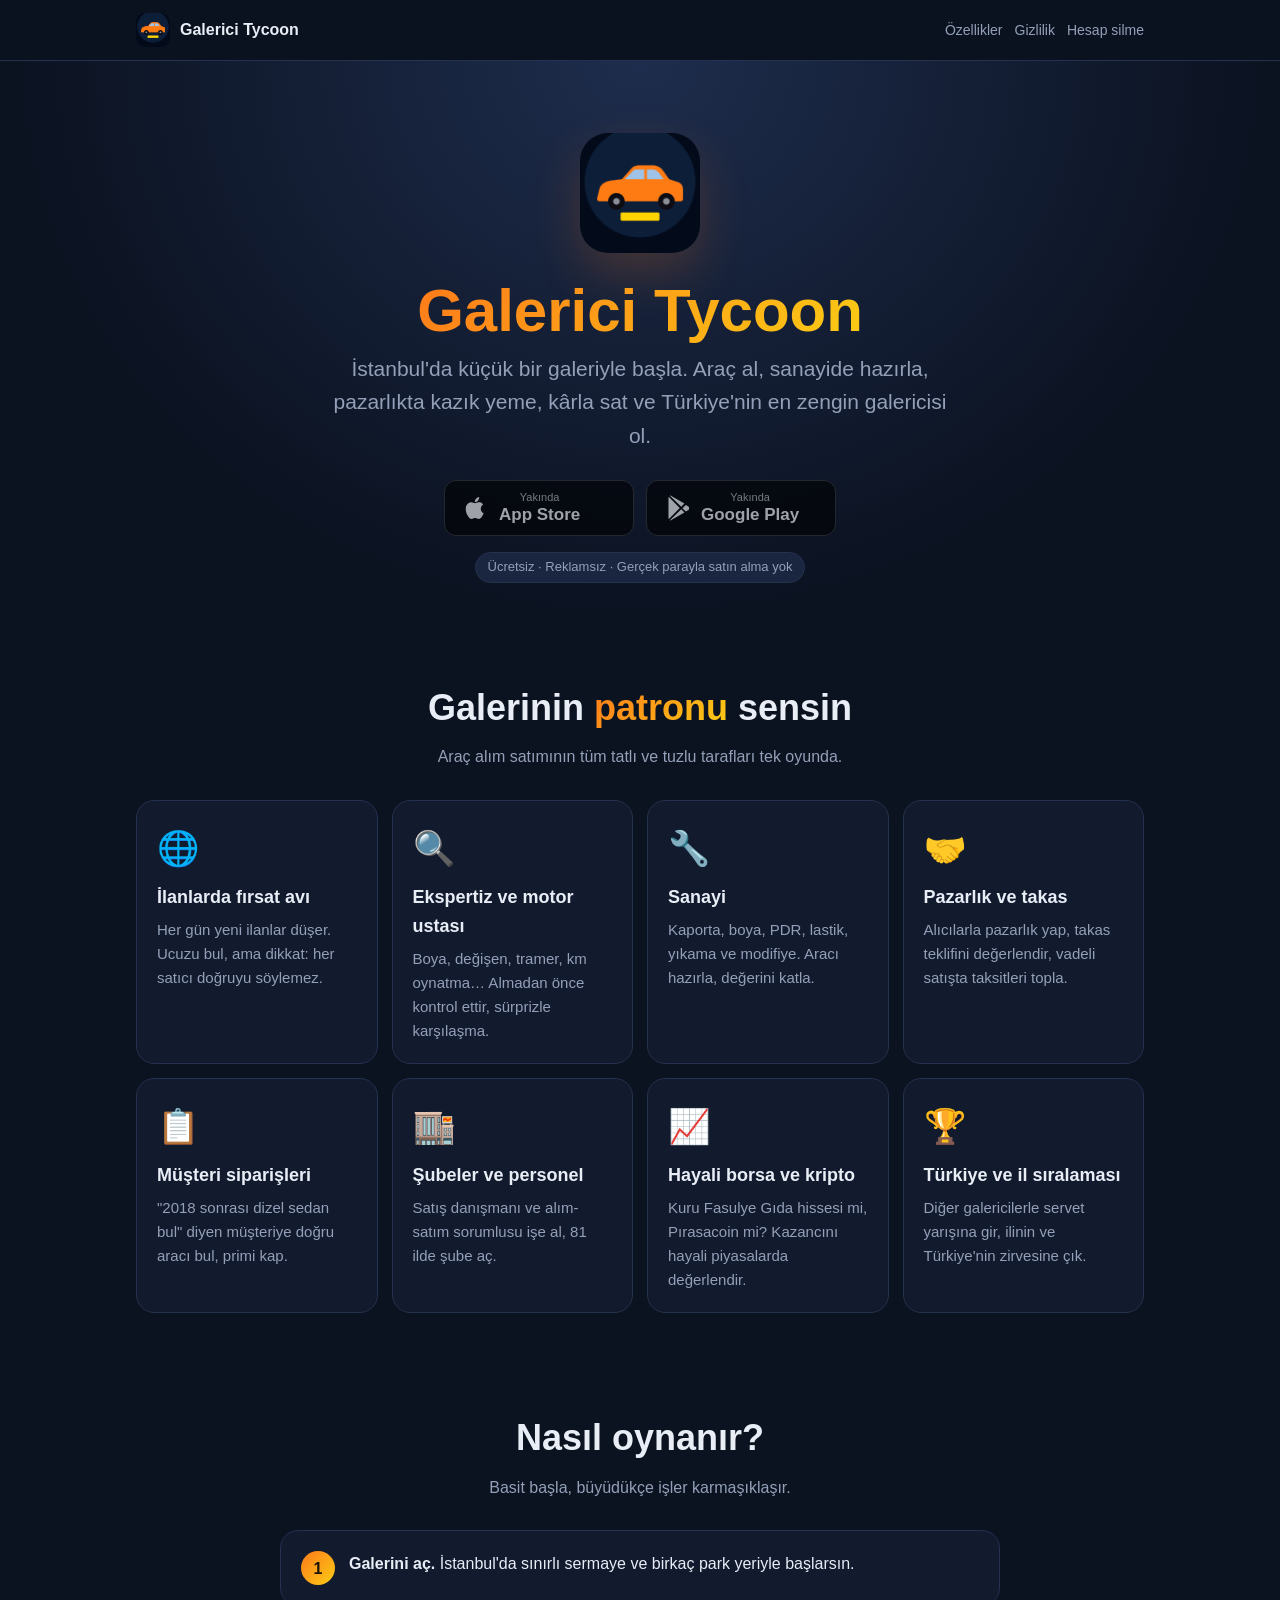
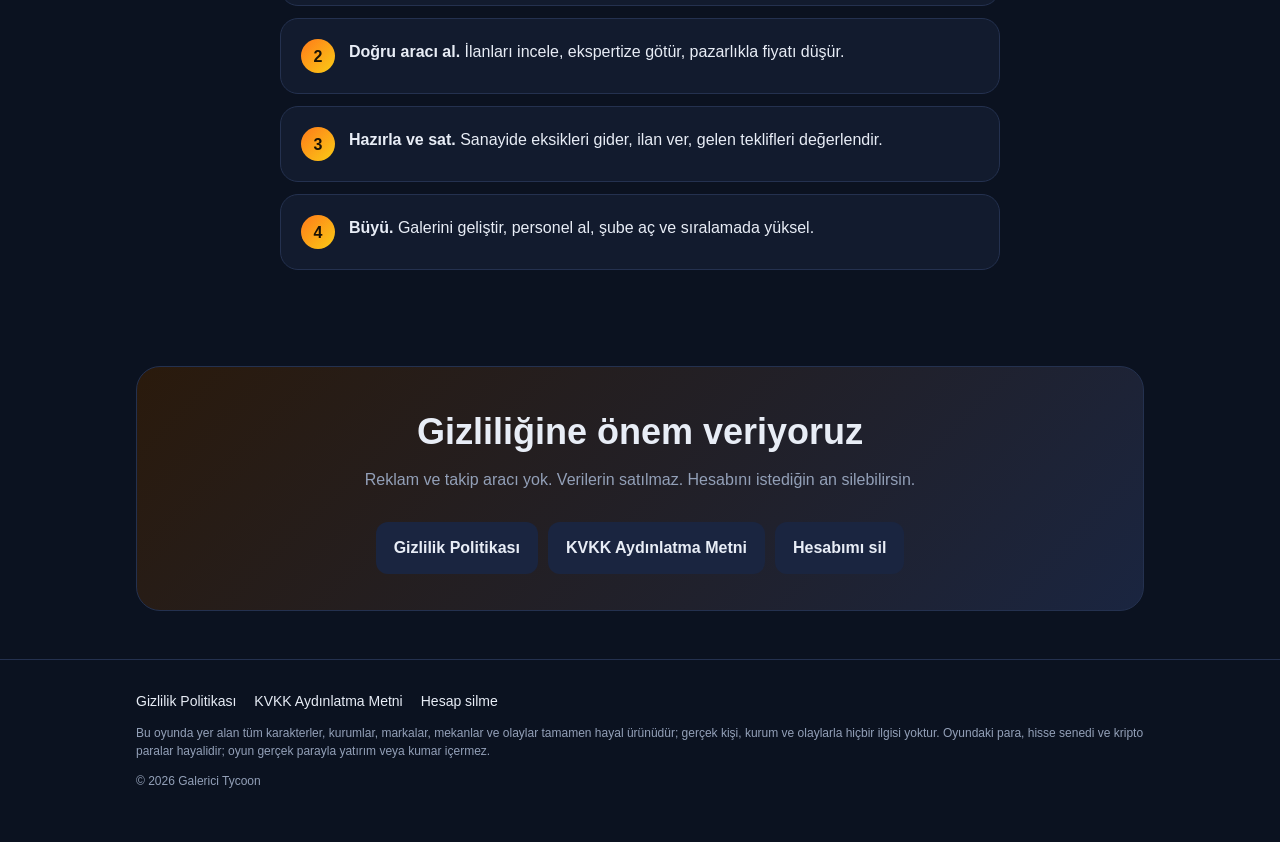
==== index.html @ f84414b7 "Add files via upload" ====
<!doctype html>
<html lang="tr">
<head>
<meta charset="utf-8">
<meta name="viewport" content="width=device-width,initial-scale=1">
<title>Galerici Tycoon</title>
<meta name="description" content="Galerici Tycoon: İstanbul'da küçük bir galeriyle başla, araç al, sanayide hazırla, pazarlık yap, sat ve 81 ilde Türkiye'nin en zengin galericisi ol.">
<meta property="og:title" content="Galerici Tycoon">
<meta property="og:description" content="Al, hazırla, pazarlık yap, sat. Türkiye'nin en zengin galericisi ol.">
<meta property="og:image" content="icon.png">
<meta name="theme-color" content="#0b1220">
<link rel="icon" href="icon.png">
<link rel="stylesheet" href="style.css">
</head>
<body>
<nav><div class="wrap">
  <a class="brand" href="index.html"><img src="icon.png" alt="">Galerici Tycoon</a>
  <a class="l opt" href="#ozellikler">Özellikler</a>
  <a class="l" href="gizlilik.html">Gizlilik</a>
  <a class="l" href="hesap-sil.html">Hesap silme</a>
</div></nav>

<header class="hero"><div class="wrap">
  <img class="ic" src="icon.png" alt="Galerici Tycoon simgesi">
  <h1><span class="grad">Galerici Tycoon</span></h1>
  <p class="lead">İstanbul'da küçük bir galeriyle başla. Araç al, sanayide hazırla, pazarlıkta kazık yeme, kârla sat ve Türkiye'nin en zengin galericisi ol.</p>
  <div class="stores">
    <a class="store soon" href="#" aria-label="App Store'dan indir (yakında)"><svg viewBox="0 0 24 24" aria-hidden="true"><path d="M16.4 12.6c0-2.6 2.1-3.8 2.2-3.9-1.2-1.8-3.1-2-3.7-2-1.6-.2-3.1.9-3.9.9-.8 0-2-.9-3.4-.9-1.7 0-3.3 1-4.2 2.6-1.8 3.1-.5 7.7 1.3 10.2.9 1.2 1.9 2.6 3.2 2.6 1.3-.1 1.8-.8 3.3-.8s2 .8 3.4.8c1.4 0 2.3-1.3 3.1-2.5 1-1.4 1.4-2.8 1.4-2.9 0 0-2.7-1-2.7-4.1zM13.9 5c.7-.9 1.2-2 1.1-3.2-1 0-2.3.7-3 1.6-.7.8-1.2 2-1.1 3.1 1.1.1 2.3-.6 3-1.5z"/></svg><span><small>Yakında</small><b>App Store</b></span></a>
    <a class="store soon" href="#" aria-label="Google Play'den indir (yakında)"><svg viewBox="0 0 24 24" aria-hidden="true"><path d="M3.6 1.8c-.3.3-.4.7-.4 1.2v18c0 .5.1.9.4 1.2l10-10.2L3.6 1.8zm11.4 9 2.9-2.9L5.4.7c-.4-.2-.8-.3-1.1-.2l10.7 10.3zm0 2.4L4.3 23.5c.3.1.7 0 1.1-.2l12.5-7.2-2.9-2.9zm6.6-2.6-2.4-1.4-3.1 3.1 3.1 3 2.4-1.4c.9-.5.9-2.8 0-3.3z"/></svg><span><small>Yakında</small><b>Google Play</b></span></a>
  </div>
  <span class="pill">Ücretsiz · Reklamsız · Gerçek parayla satın alma yok</span>
</div></header>

<section id="ozellikler"><div class="wrap">
  <h2 class="t">Galerinin <span class="grad">patronu</span> sensin</h2>
  <p class="st">Araç alım satımının tüm tatlı ve tuzlu tarafları tek oyunda.</p>
  <div class="grid">
    <div class="card"><div class="e">🌐</div><h3>İlanlarda fırsat avı</h3><p>Her gün yeni ilanlar düşer. Ucuzu bul, ama dikkat: her satıcı doğruyu söylemez.</p></div>
    <div class="card"><div class="e">🔍</div><h3>Ekspertiz ve motor ustası</h3><p>Boya, değişen, tramer, km oynatma… Almadan önce kontrol ettir, sürprizle karşılaşma.</p></div>
    <div class="card"><div class="e">🔧</div><h3>Sanayi</h3><p>Kaporta, boya, PDR, lastik, yıkama ve modifiye. Aracı hazırla, değerini katla.</p></div>
    <div class="card"><div class="e">🤝</div><h3>Pazarlık ve takas</h3><p>Alıcılarla pazarlık yap, takas teklifini değerlendir, vadeli satışta taksitleri topla.</p></div>
    <div class="card"><div class="e">📋</div><h3>Müşteri siparişleri</h3><p>"2018 sonrası dizel sedan bul" diyen müşteriye doğru aracı bul, primi kap.</p></div>
    <div class="card"><div class="e">🏬</div><h3>Şubeler ve personel</h3><p>Satış danışmanı ve alım-satım sorumlusu işe al, 81 ilde şube aç.</p></div>
    <div class="card"><div class="e">📈</div><h3>Hayali borsa ve kripto</h3><p>Kuru Fasulye Gıda hissesi mi, Pırasacoin mi? Kazancını hayali piyasalarda değerlendir.</p></div>
    <div class="card"><div class="e">🏆</div><h3>Türkiye ve il sıralaması</h3><p>Diğer galericilerle servet yarışına gir, ilinin ve Türkiye'nin zirvesine çık.</p></div>
  </div>
</div></section>

<section><div class="wrap">
  <h2 class="t">Nasıl oynanır?</h2>
  <p class="st">Basit başla, büyüdükçe işler karmaşıklaşır.</p>
  <div class="steps">
    <div class="card"><div><b>Galerini aç.</b> İstanbul'da sınırlı sermaye ve birkaç park yeriyle başlarsın.</div></div>
    <div class="card"><div><b>Doğru aracı al.</b> İlanları incele, ekspertize götür, pazarlıkla fiyatı düşür.</div></div>
    <div class="card"><div><b>Hazırla ve sat.</b> Sanayide eksikleri gider, ilan ver, gelen teklifleri değerlendir.</div></div>
    <div class="card"><div><b>Büyü.</b> Galerini geliştir, personel al, şube aç ve sıralamada yüksel.</div></div>
  </div>
</div></section>

<section><div class="wrap"><div class="cta">
  <h2 class="t" style="margin-bottom:6px">Gizliliğine önem veriyoruz</h2>
  <p class="st" style="margin-bottom:18px">Reklam ve takip aracı yok. Verilerin satılmaz. Hesabını istediğin an silebilirsin.</p>
  <div style="display:flex;gap:10px;justify-content:center;flex-wrap:wrap">
    <a class="btn" style="width:auto" href="gizlilik.html">Gizlilik Politikası</a>
    <a class="btn" style="width:auto" href="kvkk.html">KVKK Aydınlatma Metni</a>
    <a class="btn" style="width:auto" href="hesap-sil.html">Hesabımı sil</a>
  </div>
</div></div></section>

<footer><div class="wrap">
  <div class="links"><a href="gizlilik.html">Gizlilik Politikası</a><a href="kvkk.html">KVKK Aydınlatma Metni</a><a href="hesap-sil.html">Hesap silme</a><a id="mail" href="#">İletişim</a></div>
  <p class="disc">Bu oyunda yer alan tüm karakterler, kurumlar, markalar, mekanlar ve olaylar tamamen hayal ürünüdür; gerçek kişi, kurum ve olaylarla hiçbir ilgisi yoktur. Oyundaki para, hisse senedi ve kripto paralar hayalidir; oyun gerçek parayla yatırım veya kumar içermez.</p>
  <p class="disc">© <span id="y"></span> <span id="vs"></span></p>
</div></footer>
<script src="legal.js"></script>
<script src="common.js"></script>
</body>
</html>
---- style.css ----
:root{--bg:#0b1220;--card:#121b2e;--card2:#1a2540;--line:#24314f;--tx:#e8edf6;--mu:#93a0b8;--ac:#ff7a1a;--ac2:#facc15;--ok:#22c55e;--bad:#ef4444}
*{box-sizing:border-box}
html{scroll-behavior:smooth}
body{margin:0;background:var(--bg);color:var(--tx);font:16px/1.6 -apple-system,BlinkMacSystemFont,"Segoe UI",Roboto,Helvetica,Arial,sans-serif;-webkit-font-smoothing:antialiased}
a{color:var(--ac)}
img{max-width:100%}
.wrap{max-width:1040px;margin:0 auto;padding:0 16px}
nav{position:sticky;top:0;z-index:5;background:rgba(11,18,32,.85);backdrop-filter:blur(10px);-webkit-backdrop-filter:blur(10px);border-bottom:1px solid var(--line)}
nav .wrap{display:flex;align-items:center;gap:12px;height:60px}
nav .brand{display:flex;align-items:center;gap:10px;font-weight:800;color:var(--tx);text-decoration:none;margin-right:auto}
nav .brand img{width:34px;height:34px;border-radius:9px}
nav a.l{color:var(--mu);text-decoration:none;font-size:14px}
nav a.l:hover,nav a.l.on{color:var(--tx)}
@media(max-width:600px){nav a.l.opt{display:none}}
.grad{background:linear-gradient(135deg,var(--ac),var(--ac2));-webkit-background-clip:text;background-clip:text;color:transparent}
.hero{padding:72px 0 48px;text-align:center;background:radial-gradient(ellipse at 50% 0%,#1e2d4d 0%,transparent 70%)}
.hero img.ic{width:120px;height:120px;border-radius:28px;box-shadow:0 20px 50px #ff7a1a33}
.hero h1{font-size:clamp(36px,8vw,60px);line-height:1.05;margin:18px 0 10px}
.hero p.lead{font-size:clamp(17px,3.5vw,21px);color:var(--mu);max-width:640px;margin:0 auto}
.stores{display:flex;gap:12px;justify-content:center;flex-wrap:wrap;margin-top:28px}
.store{display:flex;align-items:center;gap:10px;background:#000;border:1px solid #333;color:#fff;text-decoration:none;border-radius:12px;padding:10px 18px;min-width:190px}
.store small{display:block;font-size:11px;color:#bbb;line-height:1.2}.store b{display:block;font-size:17px;line-height:1.2}
.store svg{width:26px;height:26px;flex:none;fill:#fff}
.store.soon{opacity:.6;pointer-events:none}
.pill{display:inline-block;background:var(--card2);border:1px solid var(--line);color:var(--mu);font-size:13px;border-radius:999px;padding:4px 12px;margin-top:16px}
section{padding:48px 0}
h2.t{font-size:clamp(26px,5vw,36px);text-align:center;margin:0 0 8px}
p.st{text-align:center;color:var(--mu);margin:0 auto 30px;max-width:600px}
.grid{display:grid;grid-template-columns:repeat(auto-fit,minmax(230px,1fr));gap:14px}
.card{background:var(--card);border:1px solid var(--line);border-radius:18px;padding:20px}
.card .e{font-size:34px}
.card h3{margin:8px 0 6px;font-size:18px}
.card p{margin:0;color:var(--mu);font-size:15px}
.steps{counter-reset:s;display:grid;gap:12px;max-width:720px;margin:0 auto}
.steps .card{display:flex;gap:14px;align-items:flex-start}
.steps .card:before{counter-increment:s;content:counter(s);flex:none;width:34px;height:34px;border-radius:50%;background:linear-gradient(135deg,var(--ac),var(--ac2));color:#1a1205;font-weight:800;display:flex;align-items:center;justify-content:center}
.cta{text-align:center;background:linear-gradient(135deg,#2a1a0c,#1a2540);border:1px solid var(--line);border-radius:24px;padding:36px 20px}
footer{border-top:1px solid var(--line);padding:30px 0 40px;color:var(--mu);font-size:14px}
footer .links{display:flex;gap:18px;flex-wrap:wrap;margin-bottom:12px}
footer .links a{color:var(--tx);text-decoration:none}
footer .disc{font-size:12px;line-height:1.5}
/* yasal sayfalar */
.doc{max-width:780px;margin:0 auto;padding:36px 16px 60px}
.doc h2{font-size:clamp(26px,5vw,34px);line-height:1.2;margin:0 0 6px}
.doc h3{font-size:19px;margin:28px 0 8px;color:#fff}
.doc .meta{color:var(--mu);font-size:14px;margin-top:0}
.doc p,.doc li{color:#cfd6e4}
.doc ul{padding-left:22px}.doc li{margin:4px 0}
.doc table{width:100%;border-collapse:collapse;margin:8px 0;font-size:15px;display:block;overflow-x:auto}
.doc th,.doc td{border:1px solid var(--line);padding:8px 10px;text-align:left;vertical-align:top}
.doc th{background:var(--card2)}
/* form */
label{display:block;font-size:14px;color:var(--mu);margin:12px 0 4px}
input[type=email],input[type=password]{width:100%;font:inherit;color:var(--tx);background:var(--bg);border:1px solid var(--line);border-radius:12px;padding:12px}
input:focus,button:focus-visible{outline:2px solid var(--ac);outline-offset:2px}
.btn{display:inline-flex;align-items:center;justify-content:center;gap:10px;font:inherit;font-weight:700;border:0;border-radius:12px;padding:13px 18px;cursor:pointer;width:100%;margin-top:12px;background:var(--card2);color:var(--tx);text-decoration:none}
.btn.pri{background:linear-gradient(135deg,var(--ac),var(--ac2));color:#1a1205}
.btn.bad{background:var(--bad);color:#fff}
.btn.g{background:#fff;color:#1f1f1f}
.btn:disabled{opacity:.5;cursor:not-allowed}
.chk{display:flex;gap:10px;align-items:flex-start;color:var(--tx);margin-top:14px}.chk input{width:20px;height:20px;flex:none;margin-top:3px;accent-color:var(--bad)}
.msg{margin-top:12px;font-size:15px;min-height:1.5em}.msg.err{color:#ff9aa5}.msg.ok{color:#86efac}
.note{background:var(--card2);border-left:4px solid var(--ac);border-radius:10px;padding:12px 14px;color:#cfd6e4;font-size:15px}
.hidden{display:none!important}
.or{display:flex;align-items:center;gap:10px;color:var(--mu);font-size:13px;margin:16px 0 4px}.or:before,.or:after{content:'';flex:1;height:1px;background:var(--line)}
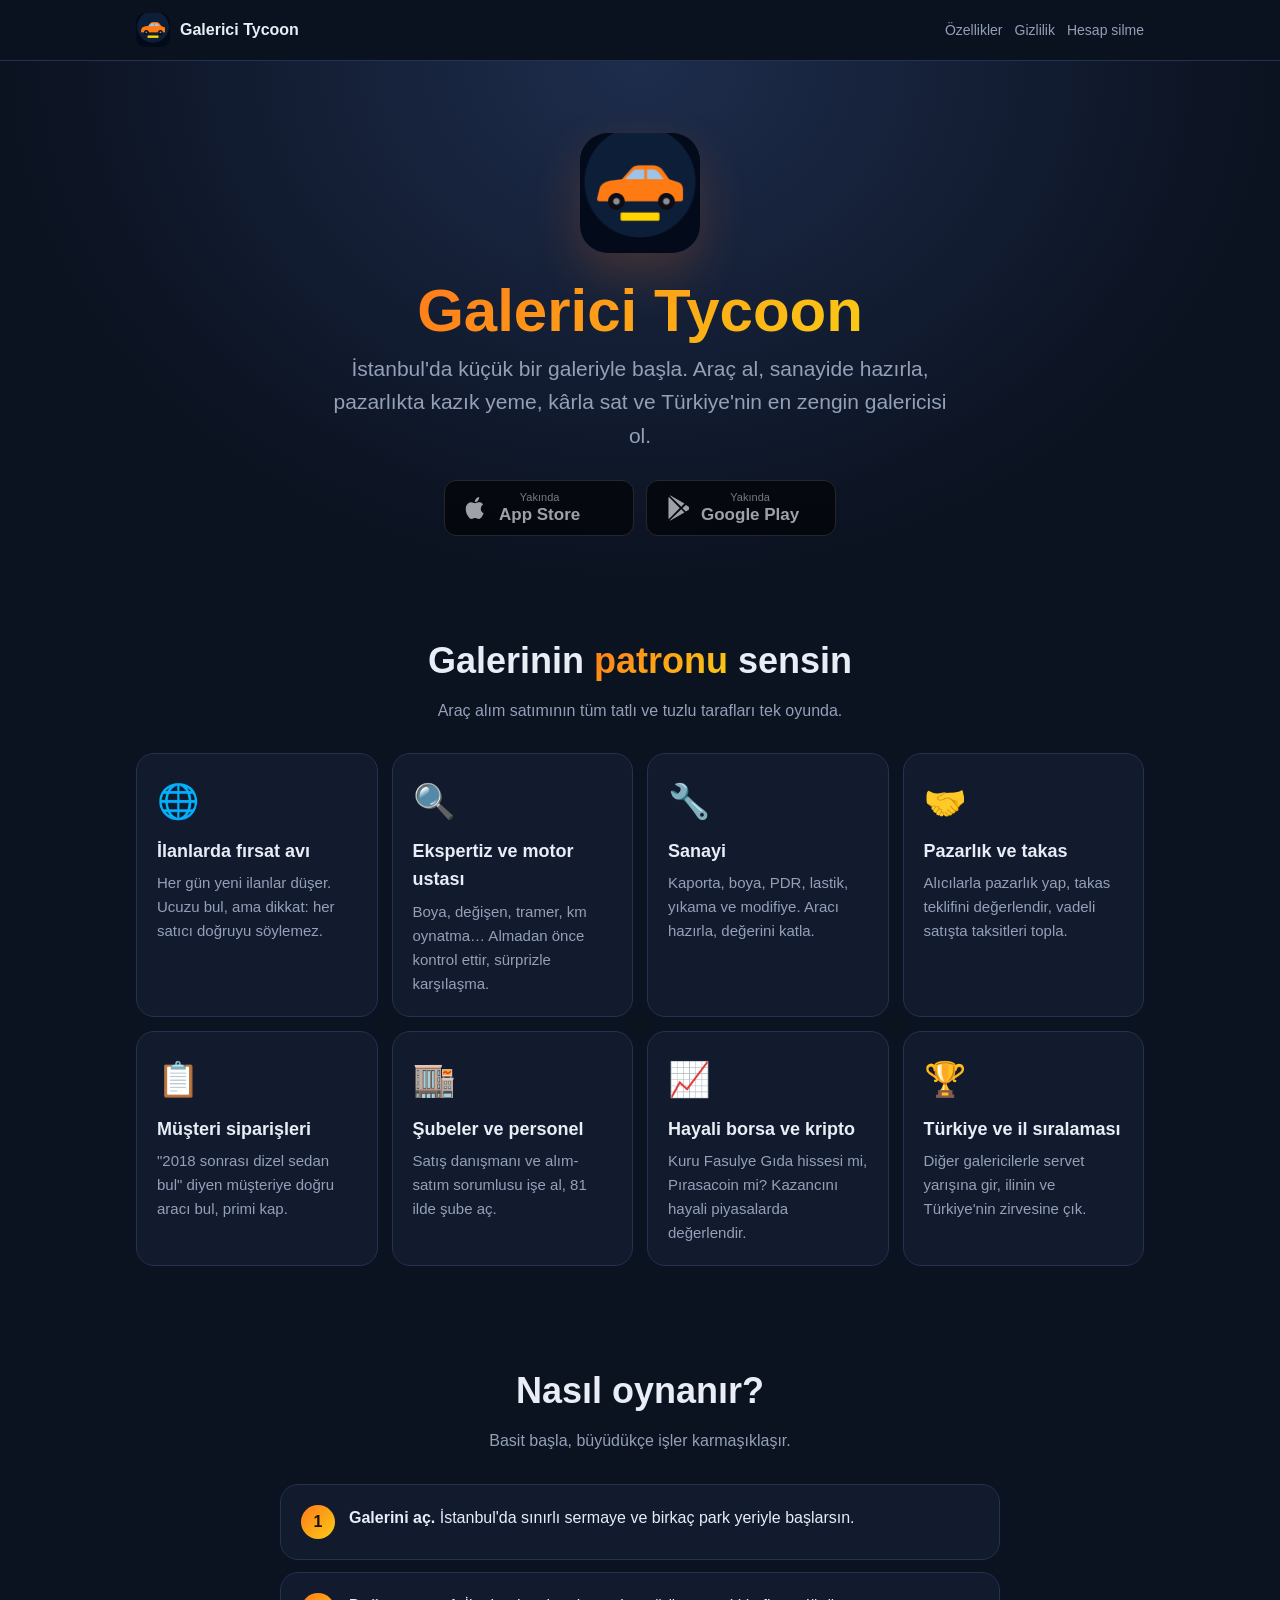
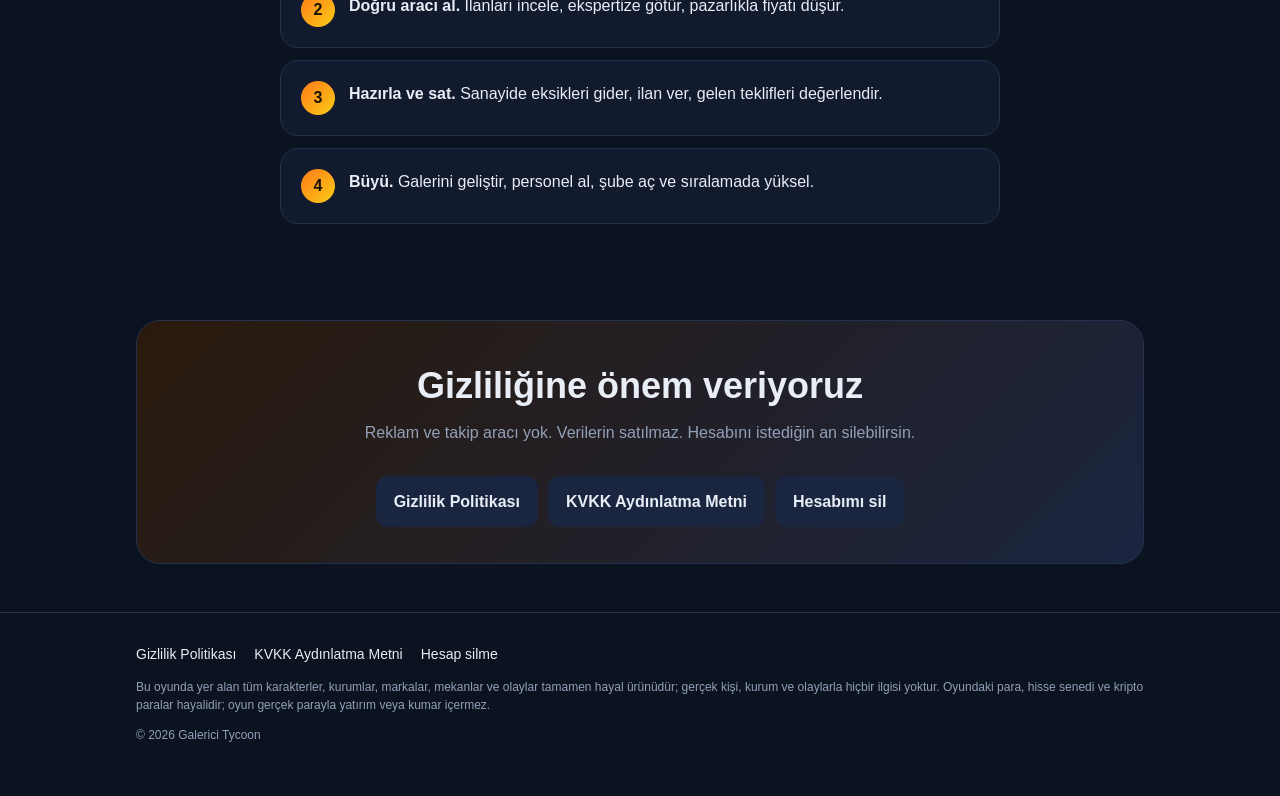
==== commit 6ce0cec7: "Remove promotional text from index.html Removed the 'Ücretsiz · Reklamsız · Gerçek parayla satın alm" ====
--- a/index.html
+++ b/index.html
@@ -28,7 +28,7 @@
     <a class="store soon" href="#" aria-label="App Store'dan indir (yakında)"><svg viewBox="0 0 24 24" aria-hidden="true"><path d="M16.4 12.6c0-2.6 2.1-3.8 2.2-3.9-1.2-1.8-3.1-2-3.7-2-1.6-.2-3.1.9-3.9.9-.8 0-2-.9-3.4-.9-1.7 0-3.3 1-4.2 2.6-1.8 3.1-.5 7.7 1.3 10.2.9 1.2 1.9 2.6 3.2 2.6 1.3-.1 1.8-.8 3.3-.8s2 .8 3.4.8c1.4 0 2.3-1.3 3.1-2.5 1-1.4 1.4-2.8 1.4-2.9 0 0-2.7-1-2.7-4.1zM13.9 5c.7-.9 1.2-2 1.1-3.2-1 0-2.3.7-3 1.6-.7.8-1.2 2-1.1 3.1 1.1.1 2.3-.6 3-1.5z"/></svg><span><small>Yakında</small><b>App Store</b></span></a>
     <a class="store soon" href="#" aria-label="Google Play'den indir (yakında)"><svg viewBox="0 0 24 24" aria-hidden="true"><path d="M3.6 1.8c-.3.3-.4.7-.4 1.2v18c0 .5.1.9.4 1.2l10-10.2L3.6 1.8zm11.4 9 2.9-2.9L5.4.7c-.4-.2-.8-.3-1.1-.2l10.7 10.3zm0 2.4L4.3 23.5c.3.1.7 0 1.1-.2l12.5-7.2-2.9-2.9zm6.6-2.6-2.4-1.4-3.1 3.1 3.1 3 2.4-1.4c.9-.5.9-2.8 0-3.3z"/></svg><span><small>Yakında</small><b>Google Play</b></span></a>
   </div>
-  <span class="pill">Ücretsiz · Reklamsız · Gerçek parayla satın alma yok</span>
+  
 </div></header>
 
 <section id="ozellikler"><div class="wrap">
